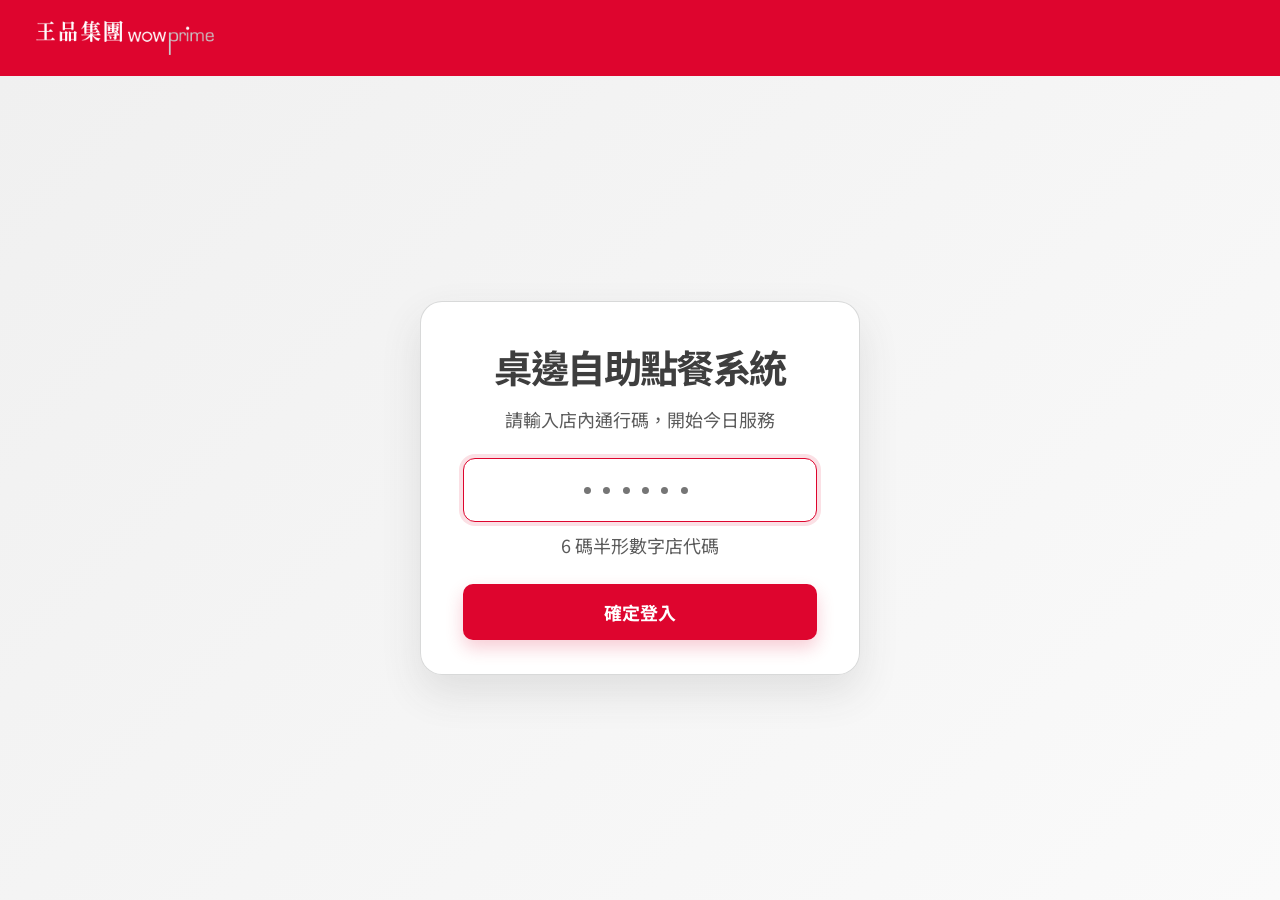
==== index.html @ bf844e14 "Add 桌邊自助點餐系統 20260908" ====
<!doctype html>
<html lang="zh-Hant">
  <head>
    <meta charset="UTF-8" />
    <meta name="viewport" content="width=device-width, initial-scale=1.0" />
    <title>桌邊自助點餐系統 | TableTap</title>
    <link rel="preconnect" href="https://fonts.googleapis.com" />
    <link rel="preconnect" href="https://fonts.gstatic.com" crossorigin />
    <link href="https://fonts.googleapis.com/css2?family=Noto+Sans+TC:wght@400;500;600;700;800&family=Roboto:wght@400;500;700&display=swap" rel="stylesheet" />
    <link rel="stylesheet" href="css/styles.css" />
  </head>
  <body>
    <main class="screen" id="app" aria-label="桌邊自助點餐系統 prototype">
      <header class="brand-bar">
        <img src="assets/logo.png" alt="王品集團" />
      </header>
      <section id="view" class="view"></section>
      <div id="toast" class="toast" role="status" aria-live="polite"></div>
    </main>
    <script src="js/app.js"></script>
  </body>
</html>
---- css/styles.css ----
:root {
  --brand: #de052e;
  --brand-dark: #b80426;
  --ink: #3e3e3e;
  --muted: #5b5b5b;
  --line: #c8c9c9;
  --surface: #ffffff;
  --canvas: #f6f6f6;
  --soft-red: #fff0f2;
  --shadow: 0 18px 40px rgba(62, 62, 62, 0.12);
}

* { box-sizing: border-box; }

body {
  margin: 0;
  min-height: 100vh;
  overflow: hidden;
  color: var(--ink);
  background: var(--canvas);
  font-size: 18px;
  font-family: "Noto Sans TC", "Roboto", sans-serif;
}

.screen {
  position: relative;
  width: 100vw;
  height: 100vh;
  overflow: hidden;
  background: var(--canvas);
}

.brand-bar {
  position: absolute;
  z-index: 4;
  top: 0;
  right: 0;
  left: 0;
  height: 76px;
  padding: 14px 30px;
  background: var(--brand);
}

.brand-bar img { width: 190px; height: 48px; object-fit: contain; object-position: left center; }

.view { width: 100%; height: calc(100% - 76px); margin-top: 76px; }

.login-view {
  display: grid;
  place-items: center;
  padding: 24px;
  background: linear-gradient(135deg, #f0f0f0, #fafafa);
}

.login-card, .verify-card, .table-card {
  position: relative;
  z-index: 1;
  background: rgba(255, 255, 255, .96);
  border: 1px solid rgba(200, 201, 201, .7);
  box-shadow: var(--shadow);
}

.login-card {
  width: min(440px, 88%);
  padding: 36px 42px 34px;
  border-radius: 22px;
  text-align: center;
}

.eyebrow {
  margin: 0 0 8px;
  color: var(--brand);
  font: 700 15px Roboto, sans-serif;
  letter-spacing: .14em;
}

h1, h2, p { margin-top: 0; }
h1 { margin-bottom: 12px; font-size: clamp(28px, 3vw, 42px); letter-spacing: -.04em; }
h2 { margin-bottom: 8px; font-size: 24px; }
.login-card > p { margin-bottom: 26px; color: var(--muted); font-size: 18px; }

.code-input {
  width: 100%;
  height: 64px;
  border: 1px solid var(--line);
  border-radius: 12px;
  outline: 0;
  color: var(--ink);
  background: #fff;
  font: 700 30px Roboto, sans-serif;
  letter-spacing: .28em;
  text-align: center;
}

.code-input:focus { border-color: var(--brand); box-shadow: 0 0 0 4px rgba(222, 5, 46, .12); }
.hint { min-height: 22px; margin: 10px 0 18px; color: var(--brand); font-size: 16px; }

button {
  border: 0;
  cursor: pointer;
  font: inherit;
  transition: transform .18s ease, box-shadow .18s ease, background .18s ease;
}
button:active { transform: scale(.98); }
button:focus-visible { outline: 3px solid rgba(222, 5, 46, .28); outline-offset: 3px; }

.primary-button {
  min-height: 56px;
  width: 100%;
  border-radius: 10px;
  color: #fff;
  background: var(--brand);
  font-weight: 700;
  box-shadow: 0 8px 18px rgba(222, 5, 46, .2);
}
.primary-button:hover { background: var(--brand-dark); box-shadow: 0 10px 24px rgba(222, 5, 46, .28); }
.secondary-button { color: var(--muted); background: transparent; font-size: 18px; }

.standby-view { display: flex; flex-direction: column; padding-top: 24px; }
.carousel {
  position: relative;
  flex: 1;
  min-height: 0;
  margin: 0 24px 18px;
  overflow: hidden;
  border-radius: 18px;
  background: #dedede;
  box-shadow: inset 0 0 0 1px rgba(0,0,0,.05);
  touch-action: pan-y;
}
.slide { position: absolute; inset: 0; opacity: 0; background-position: center; background-size: cover; transition: opacity .45s ease, transform .45s ease; transform: scale(1.02); }
.slide.active { opacity: 1; transform: scale(1); }
.dots { position: absolute; z-index: 2; bottom: 18px; left: 50%; display: flex; gap: 8px; transform: translateX(-50%); }
.dot { width: 8px; height: 8px; padding: 0; border-radius: 50%; background: rgba(255,255,255,.6); }
.dot.active { width: 24px; border-radius: 99px; background: #fff; }

.standby-footer { display: flex; align-items: center; gap: 20px; padding: 0 24px 22px; }
.table-status { flex: 1; padding-left: 10px; color: var(--muted); font-size: 18px; }
.table-status strong { display: block; color: var(--ink); font-size: 20px; }
.service-button { width: 35%; min-height: 60px; border-radius: 10px; color: #fff; background: var(--brand); font-size: 20px; font-weight: 700; box-shadow: 0 8px 18px rgba(222,5,46,.2); }
.button-icon { width: 22px; height: 22px; margin-left: 8px; vertical-align: -4px; filter: brightness(0) invert(1); }

.overlay { position: absolute; inset: 76px 0 0; z-index: 5; display: grid; place-items: center; padding: 24px; background: rgba(62, 62, 62, .28); backdrop-filter: blur(3px); }
.verify-card { width: min(460px, 90%); padding: 34px 40px 30px; border-radius: 18px; text-align: center; }
.verify-card .code-input { margin: 12px 0 0; }
.verify-actions { display: flex; gap: 12px; margin-top: 16px; }
.verify-actions .primary-button { flex: 1; }
.verify-actions .secondary-button { width: 35%; border: 1px solid var(--line); border-radius: 10px; }

.zones-view { display: flex; flex-direction: column; padding: 32px 36px 34px; }
.page-heading { display: flex; align-items: end; justify-content: space-between; margin-bottom: 22px; }
.page-heading h1 { margin: 0; font-size: 34px; }
.step-label { color: var(--muted); font-size: 16px; }
.zone-tabs { display: flex; gap: 10px; margin-bottom: 18px; overflow-x: auto; }
.zone-tab { padding: 12px 25px; border: 1px solid var(--line); border-radius: 99px; color: var(--muted); background: #fff; white-space: nowrap; }
.zone-tab.active { border-color: var(--brand); color: #fff; background: var(--brand); }
.table-card { flex: 1; min-height: 0; padding: 24px; border-radius: 18px; }
.zone-title { display: flex; align-items: center; justify-content: space-between; margin-bottom: 18px; }
.zone-title h2 { margin: 0; font-size: 20px; }
.zone-title span { color: var(--muted); font-size: 16px; }
.tables { display: grid; grid-template-columns: repeat(4, 1fr); gap: 14px; }
.table-button { min-height: 82px; border: 1px solid var(--line); border-radius: 12px; color: var(--ink); background: #fff; font-size: 20px; font-weight: 600; }
.table-button:hover, .table-button.selected { border-color: var(--brand); color: var(--brand); background: var(--soft-red); }
.zone-footer { display: flex; justify-content: flex-end; gap: 12px; margin-top: 22px; }
.zone-footer button { width: 180px; min-height: 52px; border-radius: 10px; }
.zone-footer .confirm-table { color: #fff; background: var(--brand); }
.zone-footer .cancel-table { border: 1px solid var(--line); background: #fff; }

.toast { position: absolute; z-index: 10; left: 50%; bottom: 24px; padding: 11px 18px; border-radius: 99px; color: #fff; background: var(--ink); opacity: 0; pointer-events: none; transform: translate(-50%, 12px); transition: opacity .2s ease, transform .2s ease; }
.toast.show { opacity: 1; transform: translate(-50%, 0); }

@media (max-width: 760px) {
  .brand-bar { height: 64px; padding: 10px 18px; }
  .brand-bar img { width: 154px; height: 44px; }
  .view { height: calc(100% - 64px); margin-top: 64px; }
  .login-card { padding: 26px 22px 24px; }
  .standby-footer { gap: 10px; padding-inline: 16px; }
  .service-button { width: 46%; font-size: 16px; }
  .zones-view { padding-inline: 18px; }
  .tables { grid-template-columns: repeat(3, 1fr); }
}
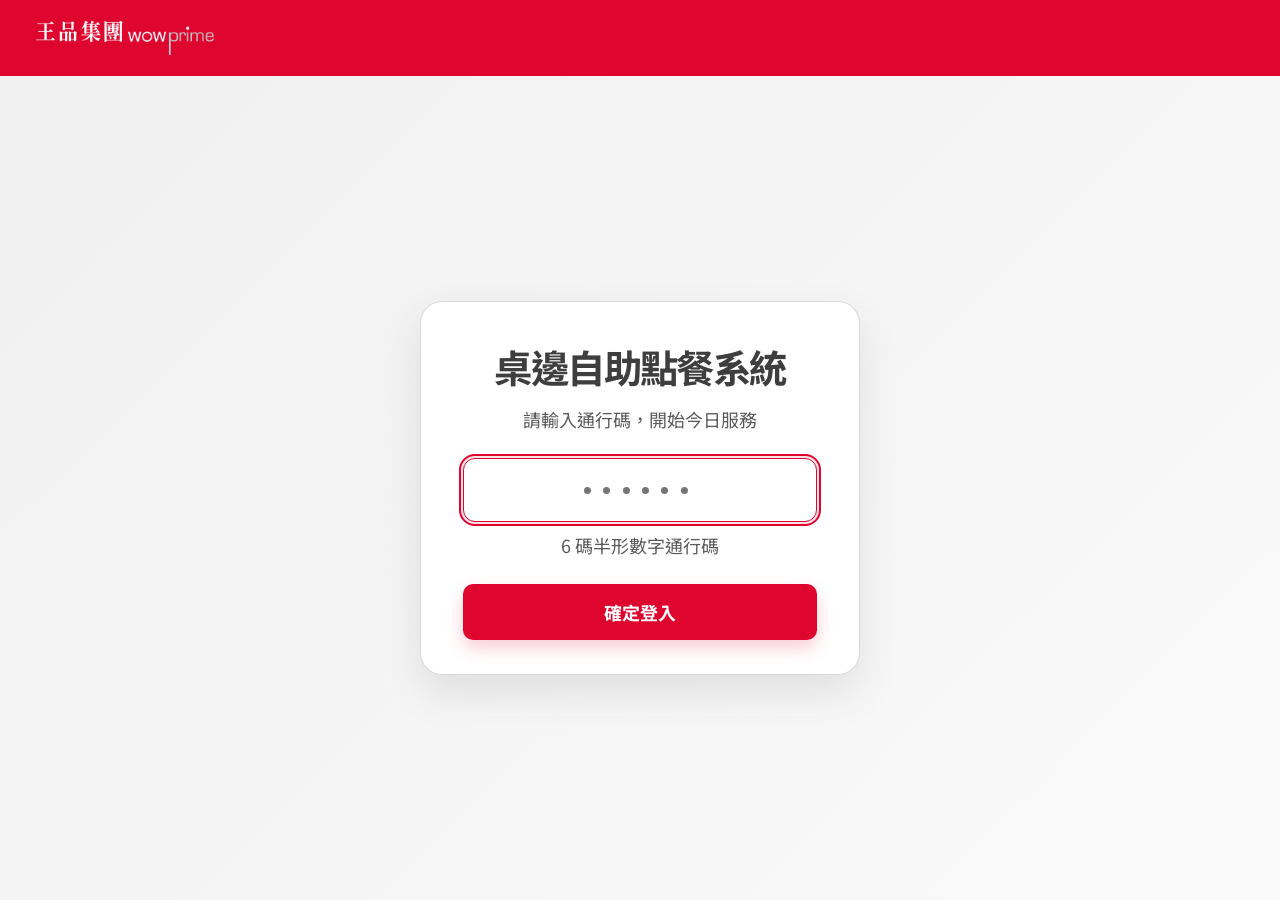
==== commit 10ab74c3: "Update 新增會員相關 20260922" ====
--- a/index.html
+++ b/index.html
@@ -9,10 +9,17 @@
     <link href="https://fonts.googleapis.com/css2?family=Noto+Sans+TC:wght@400;500;600;700;800&family=Roboto:wght@400;500;700&display=swap" rel="stylesheet" />
     <link rel="stylesheet" href="css/styles.css" />
   </head>
-  <body>
+  <body class="tablet-only">
+    <div class="tablet-required" role="status">請改用平板進行桌邊點餐</div>
     <main class="screen" id="app" aria-label="桌邊自助點餐系統 prototype">
       <header class="brand-bar">
         <img src="assets/logo.png" alt="王品集團" />
+        <h1 class="header-title" id="header-title">後台管理</h1>
+        <span class="header-version" id="header-version">版本: 123.45.67</span>
+        <button class="service-bell" id="service-bell" type="button" aria-label="服務鈴">
+          <img src="assets/icons/Icon_service-bell.svg" alt="" aria-hidden="true" />
+          <span>服務鈴</span>
+        </button>
       </header>
       <section id="view" class="view"></section>
       <div id="toast" class="toast" role="status" aria-live="polite"></div>
--- a/css/styles.css
+++ b/css/styles.css
@@ -8,13 +8,45 @@
   --canvas: #f6f6f6;
   --soft-red: #fff0f2;
   --shadow: 0 18px 40px rgba(62, 62, 62, 0.12);
+  --primary-action-size: clamp(20px, 2.35vw, 30px);
+  --bar-height: calc(76px + env(safe-area-inset-top, 0px));
 }
 
 * { box-sizing: border-box; }
+
+.tablet-required { display: none; }
+
+@media (width < 820px) {
+  body.tablet-only { background: var(--brand-dark); }
+  body.tablet-only > :not(.tablet-required) { display: none !important; }
+  body.tablet-only dialog::backdrop { display: none; }
+  body.tablet-only > .tablet-required {
+    position: fixed;
+    inset: 0;
+    display: flex;
+    align-items: center;
+    justify-content: center;
+    padding: 24px;
+    background: var(--brand-dark);
+    color: #fff;
+    font-size: 24px;
+    font-weight: 700;
+    text-align: center;
+  }
+}
+
+html {
+  width: 100%;
+  height: 100%;
+  min-height: 100svh;
+  min-height: 100dvh;
+}
 
 body {
   margin: 0;
-  min-height: 100vh;
+  width: 100%;
+  min-height: 100svh;
+  min-height: 100dvh;
   overflow: hidden;
   color: var(--ink);
   background: var(--canvas);
@@ -25,7 +57,10 @@
 .screen {
   position: relative;
   width: 100vw;
-  height: 100vh;
+  min-height: 100svh;
+  min-height: 100dvh;
+  height: 100svh;
+  height: 100dvh;
   overflow: hidden;
   background: var(--canvas);
 }
@@ -33,17 +68,27 @@
 .brand-bar {
   position: absolute;
   z-index: 4;
+  display: flex;
+  align-items: center;
+  justify-content: space-between;
   top: 0;
   right: 0;
   left: 0;
-  height: 76px;
-  padding: 14px 30px;
+  height: var(--bar-height);
+  padding: max(14px, env(safe-area-inset-top, 0px)) max(30px, env(safe-area-inset-right, 0px)) 14px max(30px, env(safe-area-inset-left, 0px));
   background: var(--brand);
 }
 
-.brand-bar img { width: 190px; height: 48px; object-fit: contain; object-position: left center; }
-
-.view { width: 100%; height: calc(100% - 76px); margin-top: 76px; }
+.brand-bar > img { width: 190px; height: 48px; object-fit: contain; object-position: left center; }
+.header-title, .header-version { display: none; }
+.management-mode .header-title { position: absolute; left: 50%; display: block; margin: 0; color: #fff; font-size: 30px; transform: translateX(-50%); }
+.management-mode .header-version { display: block; margin-left: auto; color: #fff; font-size: 18px; font-weight: 700; }
+.service-bell { display: none; align-items: center; gap: 10px; min-height: 52px; padding: 0 22px; border-radius: 10px; color: #fff; background: rgba(0, 0, 0, .3); font-size: 20px; font-weight: 700; }
+.service-bell.visible { display: flex; }
+.service-bell img { width: 28px; height: 28px; filter: brightness(0) invert(1); }
+.service-bell:hover { background: rgba(0, 0, 0, .45); }
+
+.view { width: 100%; height: calc(100% - var(--bar-height)); margin-top: var(--bar-height); overflow-y: auto; overscroll-behavior: contain; -webkit-overflow-scrolling: touch; }
 
 .login-view {
   display: grid;
@@ -95,7 +140,19 @@
 .code-input:focus { border-color: var(--brand); box-shadow: 0 0 0 4px rgba(222, 5, 46, .12); }
 .hint { min-height: 22px; margin: 10px 0 18px; color: var(--brand); font-size: 16px; }
 
+/* Keep native control/link colors consistent, including iPad browsers. */
+a, a:visited {
+  color: inherit;
+}
+
+button, input, select, textarea {
+  color: inherit;
+  -webkit-text-fill-color: currentColor;
+}
+
 button {
+  -webkit-appearance: none;
+  appearance: none;
   border: 0;
   cursor: pointer;
   font: inherit;
@@ -134,20 +191,35 @@
 .dot { width: 8px; height: 8px; padding: 0; border-radius: 50%; background: rgba(255,255,255,.6); }
 .dot.active { width: 24px; border-radius: 99px; background: #fff; }
 
-.standby-footer { display: flex; align-items: center; gap: 20px; padding: 0 24px 22px; }
+.standby-footer { display: flex; align-items: center; gap: 20px; padding: 0 24px max(22px, env(safe-area-inset-bottom, 0px)); }
 .table-status { flex: 1; padding-left: 10px; color: var(--muted); font-size: 18px; }
 .table-status strong { display: block; color: var(--ink); font-size: 20px; }
-.service-button { width: 35%; min-height: 60px; border-radius: 10px; color: #fff; background: var(--brand); font-size: 20px; font-weight: 700; box-shadow: 0 8px 18px rgba(222,5,46,.2); }
+.service-button { width: 35%; min-height: 60px; border-radius: 10px; color: #fff; background: var(--brand); font-size: var(--primary-action-size); font-weight: 700; box-shadow: 0 8px 18px rgba(222,5,46,.2); }
 .button-icon { width: 22px; height: 22px; margin-left: 8px; vertical-align: -4px; filter: brightness(0) invert(1); }
 
-.overlay { position: absolute; inset: 76px 0 0; z-index: 5; display: grid; place-items: center; padding: 24px; background: rgba(62, 62, 62, .28); backdrop-filter: blur(3px); }
+.overlay { position: absolute; inset: var(--bar-height) 0 0; z-index: 5; display: grid; place-items: center; padding: 24px max(24px, env(safe-area-inset-right, 0px)) max(24px, env(safe-area-inset-bottom, 0px)) max(24px, env(safe-area-inset-left, 0px)); background: rgba(62, 62, 62, .28); backdrop-filter: blur(3px); }
 .verify-card { width: min(460px, 90%); padding: 34px 40px 30px; border-radius: 18px; text-align: center; }
 .verify-card .code-input { margin: 12px 0 0; }
 .verify-actions { display: flex; gap: 12px; margin-top: 16px; }
 .verify-actions .primary-button { flex: 1; }
 .verify-actions .secondary-button { width: 35%; border: 1px solid var(--line); border-radius: 10px; }
-
-.zones-view { display: flex; flex-direction: column; padding: 32px 36px 34px; }
+.service-menu-overlay { position: absolute; inset: var(--bar-height) 0 0; z-index: 5; display: grid; place-items: center; padding: 24px; background: rgba(62, 62, 62, .28); }
+.service-menu-card { position: relative; width: min(560px, 90%); padding: 28px 32px 30px; border-radius: 14px; background: #fff; box-shadow: var(--shadow); }
+.service-menu-card h2 { margin: 0 0 24px; color: var(--ink); font-size: 30px; }
+.service-menu-close { position: absolute; top: 20px; right: 22px; display: grid; place-items: center; width: 30px; height: 30px; border-radius: 50%; color: transparent; background: #f2f2f2; font-size: 0; }
+.service-menu-close::before, .service-menu-close::after { position: absolute; width: 18px; height: 2px; border-radius: 2px; background: var(--muted); content: ""; }
+.service-menu-close::before { transform: rotate(45deg); }
+.service-menu-close::after { transform: rotate(-45deg); }
+.service-options { display: grid; grid-template-columns: repeat(3, 1fr); gap: 12px; }
+.service-option { min-height: 92px; border: 1px solid var(--line); border-radius: 8px; color: var(--ink); background: #fff; font-size: 23px; font-weight: 600; }
+.service-option:hover, .service-option.selected { border-color: var(--brand); color: var(--brand); background: #fff; }
+.service-option.selected { border-width: 2px; }
+.service-confirm { display: block; width: 180px; min-height: 52px; margin: 28px auto 0; border-radius: 9px; color: #fff; background: #888; font-size: 20px; font-weight: 700; }
+.service-confirm:not(:disabled) { background: var(--brand); box-shadow: 0 8px 18px rgba(222, 5, 46, .2); }
+.service-confirm:not(:disabled):hover { background: var(--brand-dark); }
+.service-confirm:disabled { cursor: default; }
+
+.zones-view { display: flex; flex-direction: column; padding: 32px 36px max(34px, env(safe-area-inset-bottom, 0px)); }
 .page-heading { display: flex; align-items: end; justify-content: space-between; margin-bottom: 22px; }
 .page-heading h1 { margin: 0; font-size: 34px; }
 .step-label { color: var(--muted); font-size: 16px; }
@@ -166,16 +238,95 @@
 .zone-footer .confirm-table { color: #fff; background: var(--brand); }
 .zone-footer .cancel-table { border: 1px solid var(--line); background: #fff; }
 
+.assigned-footer { display: grid; grid-template-columns: 1fr 1fr; gap: 10px; padding: 0 24px max(22px, env(safe-area-inset-bottom, 0px)); }
+.assigned-footer button { min-height: 78px; border-radius: 16px; font-size: var(--primary-action-size); font-weight: 700; }
+.assigned-footer .table-action { display: flex; align-items: center; justify-content: center; border: 1px solid var(--ink); color: var(--ink); background: #fff; }
+.assigned-footer .table-action strong { font-size: 36px; }
+.assigned-footer .table-action span { display: block; flex: 0 0 1px; width: 1px; height: 26px; margin: 0 14px; background: var(--ink); font-size: 0; }
+.assigned-footer .start-order { color: #fff; background: var(--brand); }
+.assigned-footer .start-order:disabled { cursor: default; color: #fff; background: #c8c9c9; box-shadow: none; }
+
+.management-view { min-height: 100%; background: #d8d8d8; }
+.table-context { display: grid; grid-template-columns: repeat(4, 1fr); min-height: 118px; background: #fff; }
+.table-context div { display: flex; flex-direction: column; align-items: center; justify-content: center; gap: 8px; }
+.table-context span { font-size: 24px; }
+.table-context strong { font-size: 28px; font-weight: 500; }
+.management-actions { display: flex; gap: 28px; padding: 80px 48px; }
+.management-action { display: flex; width: 178px; height: 178px; flex-direction: column; align-items: center; justify-content: center; gap: 16px; border-radius: 14px; color: var(--ink); background: #fff; box-shadow: 0 6px 12px rgba(0, 0, 0, .04); }
+.management-action img { width: 76px; height: 76px; }
+.management-action span { font-size: 24px; }
+.management-action:hover { background: #fff8f9; box-shadow: 0 8px 20px rgba(0, 0, 0, .1); }
+.open-table-view { display: grid; place-items: center; padding: 24px; background: rgba(62, 62, 62, .22); }
+.open-table-card { width: min(600px, 90%); max-height: 100%; overflow-y: auto; padding: 30px 42px 28px; border-radius: 14px; text-align: center; background: #fff; box-shadow: var(--shadow); }
+.open-table-card h1 { margin-bottom: 8px; font-size: 32px; }
+.open-table-card .context { margin-bottom: 22px; font-size: 22px; font-weight: 700; }
+.open-table-card .field-label { display: flex; align-items: center; justify-content: center; gap: 14px; margin: 18px 0 26px; }
+.open-table-card input[type="number"] { width: 112px; height: 52px; border: 1px solid var(--line); border-radius: 8px; font: inherit; text-align: center; }
+.open-table-card .form-actions { display: flex; justify-content: center; gap: 12px; margin-top: 24px; }
+.open-table-card .form-actions button { min-width: 130px; min-height: 52px; padding: 0 22px; border-radius: 9px; }
+.open-table-card .back-button { border: 1px solid var(--line); background: #fff; }
+.open-table-card .next-button, .open-table-card .confirm-open { color: #fff; background: var(--brand); }
+.plan-grid { display: grid; grid-template-columns: repeat(2, 1fr); gap: 12px; max-width: 360px; margin: 26px auto 10px; }
+.plan-button { min-height: 54px; border: 1px solid var(--ink); border-radius: 8px; color: var(--ink); background: #fff; font-size: 22px; font-weight: 700; }
+.plan-button.selected { border: 2px solid var(--brand); color: var(--brand); }
+.price-plan { display: inline-block; margin: 8px 0 18px; padding: 5px 14px; border: 1px solid var(--ink); border-radius: 8px; font-size: 22px; font-weight: 700; }
+.price-list { display: grid; gap: 10px; margin: 0 auto; max-width: 390px; text-align: left; }
+.price-row { display: grid; grid-template-columns: 1fr 42px 52px 42px; align-items: center; gap: 12px; font-size: 21px; }
+.quantity-button, .quantity-value { display: grid; place-items: center; width: 42px; height: 42px; }
+.quantity-button { border-radius: 50%; color: var(--ink); background: #f4f4f4; font-size: 25px; line-height: 1; }
+.quantity-button:hover { background: #ececec; }
+.quantity-value { width: 52px; border: 1px solid var(--line); border-radius: 8px; font-size: 20px; }
+
 .toast { position: absolute; z-index: 10; left: 50%; bottom: 24px; padding: 11px 18px; border-radius: 99px; color: #fff; background: var(--ink); opacity: 0; pointer-events: none; transform: translate(-50%, 12px); transition: opacity .2s ease, transform .2s ease; }
 .toast.show { opacity: 1; transform: translate(-50%, 0); }
 
 @media (max-width: 760px) {
-  .brand-bar { height: 64px; padding: 10px 18px; }
-  .brand-bar img { width: 154px; height: 44px; }
-  .view { height: calc(100% - 64px); margin-top: 64px; }
+  :root { --bar-height: calc(64px + env(safe-area-inset-top, 0px)); }
+  .brand-bar { height: var(--bar-height); padding: max(10px, env(safe-area-inset-top, 0px)) max(18px, env(safe-area-inset-right, 0px)) 10px max(18px, env(safe-area-inset-left, 0px)); }
+  .brand-bar > img { width: 154px; height: 44px; }
+  .service-bell { gap: 6px; min-height: 44px; padding: 0 12px; font-size: 16px; }
+  .service-bell img { width: 24px; height: 24px; }
+  .service-menu-card { padding: 24px 20px 24px; }
+  .service-menu-card h2 { font-size: 26px; }
+  .service-menu-close { top: 16px; right: 18px; }
+  .service-option { min-height: 72px; font-size: 18px; }
+  .service-confirm { width: 150px; }
+  .view { height: calc(100% - var(--bar-height)); margin-top: var(--bar-height); }
   .login-card { padding: 26px 22px 24px; }
   .standby-footer { gap: 10px; padding-inline: 16px; }
-  .service-button { width: 46%; font-size: 16px; }
+  .service-button { width: 46%; }
+  .assigned-footer { gap: 8px; padding-inline: 16px; }
+  .assigned-footer button { min-height: 60px; border-radius: 12px; }
+  .assigned-footer .table-action strong { font-size: 26px; }
+  .assigned-footer .table-action span { height: 21px; margin: 0 7px; }
+  .management-mode .header-title { font-size: 24px; }
+  .management-mode .header-version { font-size: 15px; }
+  .table-context { min-height: 104px; }
+  .table-context span { font-size: 18px; }
+  .table-context strong { font-size: 22px; }
+  .management-actions { gap: 12px; padding: 44px 18px; }
+  .management-action { width: 150px; height: 150px; gap: 12px; }
+  .management-action img { width: 60px; height: 60px; }
+  .management-action span { font-size: 20px; }
+  .open-table-card { padding: 24px 20px; }
+  .open-table-card h1 { font-size: 28px; }
+  .open-table-card .context { font-size: 19px; }
+  .price-row { font-size: 18px; }
   .zones-view { padding-inline: 18px; }
   .tables { grid-template-columns: repeat(3, 1fr); }
 }
+
+/* Shared brand focus treatment for all form fields. */
+input:focus, textarea:focus, select:focus, [contenteditable="true"]:focus {
+  border-color: var(--brand);
+  outline: 2px solid var(--brand);
+  outline-offset: 2px;
+}
+
+/* Shared focus appearance for popup close buttons on both tablet pages. */
+button.close-button:focus, button.close-button:focus-visible,
+button.service-menu-close:focus, button.service-menu-close:focus-visible {
+  outline: none;
+  box-shadow: none;
+  border: 0;
+}
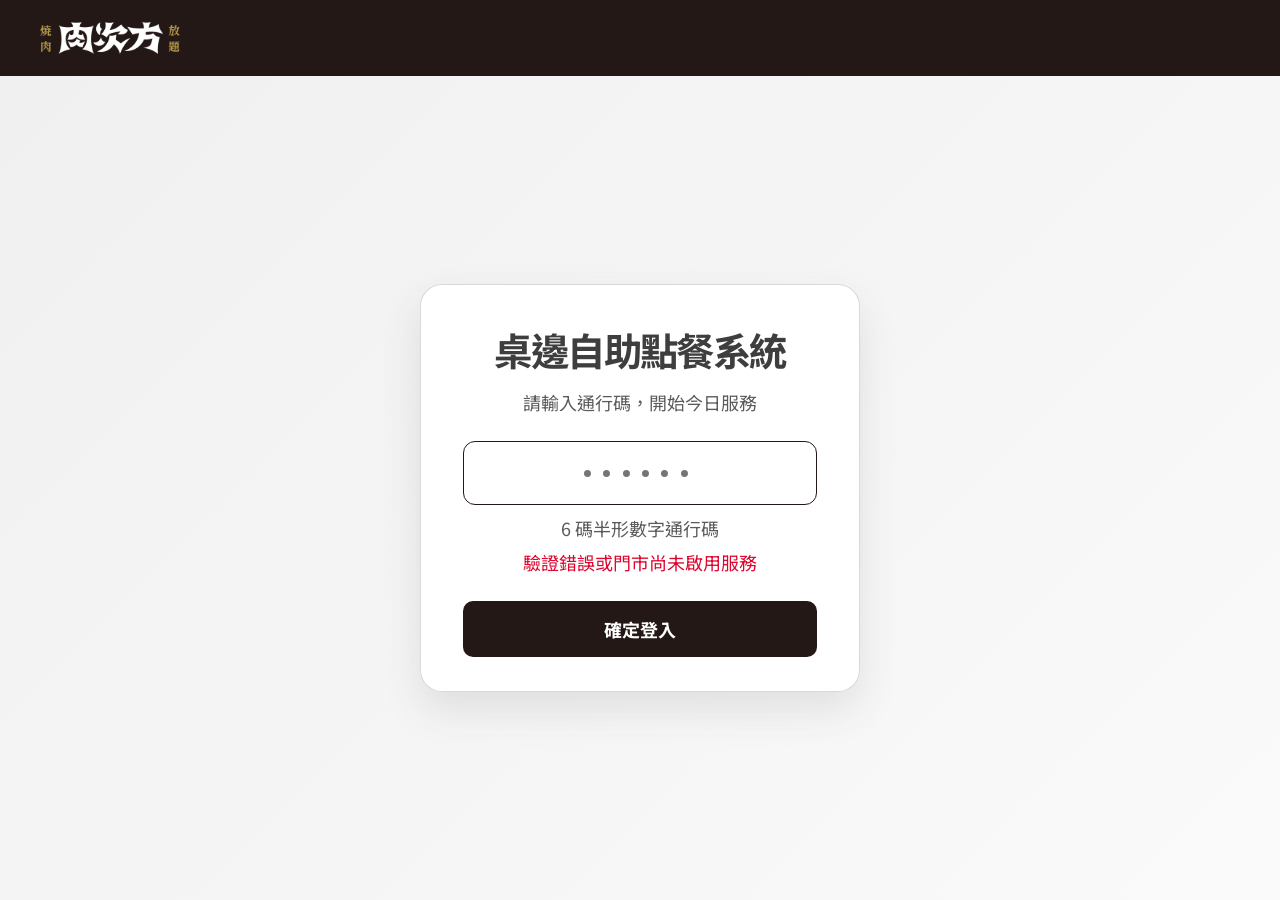
==== commit 8585b0ef: "Update 調整王品回饋需求 20261105" ====
--- a/index.html
+++ b/index.html
@@ -20,8 +20,18 @@
           <img src="assets/icons/Icon_service-bell.svg" alt="" aria-hidden="true" />
           <span>服務鈴</span>
         </button>
+        <button class="header-logout" id="header-logout" type="button" hidden>登出</button>
       </header>
       <section id="view" class="view"></section>
+      <dialog id="order-reminder" aria-labelledby="order-reminder-title" aria-describedby="order-reminder-message">
+        <form method="dialog">
+          <button class="order-reminder-close" type="submit" aria-label="關閉加點時間提醒">
+            <img src="assets/icons/Icon_close.svg" alt="" />
+          </button>
+          <h2 id="order-reminder-title">加點時間提醒</h2>
+          <p id="order-reminder-message">平板點餐時間倒數 10 分鐘<br />接下來提供人工加點服務</p>
+        </form>
+      </dialog>
       <div id="toast" class="toast" role="status" aria-live="polite"></div>
     </main>
     <script src="js/app.js"></script>
--- a/css/styles.css
+++ b/css/styles.css
@@ -1,15 +1,33 @@
+/* Temporarily hide language selection across all pages. */
+#language-button,
+#language-dialog {
+  display: none;
+}
+
 :root {
-  --brand: #de052e;
-  --brand-dark: #b80426;
+  --brand: #231815;
+  --brand-II: #bc9e4e;
+  --brand-dark: color-mix(in srgb, var(--brand) 83%, var(--black));
   --ink: #3e3e3e;
   --muted: #5b5b5b;
   --line: #c8c9c9;
   --surface: #ffffff;
   --canvas: #f6f6f6;
-  --soft-red: #fff0f2;
-  --shadow: 0 18px 40px rgba(62, 62, 62, 0.12);
+  --soft-red: color-mix(in srgb, var(--brand) 6%, var(--surface));
+  --shadow: 0 18px 40px color-mix(in srgb, var(--ink) 12%, transparent);
   --primary-action-size: clamp(20px, 2.35vw, 30px);
   --bar-height: calc(76px + env(safe-area-inset-top, 0px));
+  /* Independent semantic colors; neutral shades below derive from the base palette. */
+  --black: #000000;
+  --error: #de052e;
+  --notice: #de052e;
+  --accent: #bc9e4e;
+  --surface-warm: #faf8f6;
+  /* Checkout runtime diagnostics and design preview. */
+  --runtime-error: #de052e;
+  --runtime-canvas-light: #f0eee6;
+  --runtime-canvas-dark: #2e2c26;
+  --runtime-shimmer: #f7e1d3;
 }
 
 * { box-sizing: border-box; }
@@ -28,7 +46,7 @@
     justify-content: center;
     padding: 24px;
     background: var(--brand-dark);
-    color: #fff;
+    color: var(--surface);
     font-size: 24px;
     font-weight: 700;
     text-align: center;
@@ -81,12 +99,14 @@
 
 .brand-bar > img { width: 190px; height: 48px; object-fit: contain; object-position: left center; }
 .header-title, .header-version { display: none; }
-.management-mode .header-title { position: absolute; left: 50%; display: block; margin: 0; color: #fff; font-size: 30px; transform: translateX(-50%); }
-.management-mode .header-version { display: block; margin-left: auto; color: #fff; font-size: 18px; font-weight: 700; }
-.service-bell { display: none; align-items: center; gap: 10px; min-height: 52px; padding: 0 22px; border-radius: 10px; color: #fff; background: rgba(0, 0, 0, .3); font-size: 20px; font-weight: 700; }
-.service-bell.visible { display: flex; }
+.management-mode .header-title { position: absolute; left: 50%; display: block; margin: 0; color: var(--surface); font-size: 30px; transform: translateX(-50%); }
+.management-mode .header-version { display: block; margin-left: auto; color: var(--surface); font-size: 18px; font-weight: 700; }
+.service-bell, .header-logout { display: none; align-items: center; gap: 10px; min-height: 52px; padding: 0 22px; border-radius: 10px; color: var(--surface); background: color-mix(in srgb, var(--black) 30%, transparent); font-size: 20px; font-weight: 700; }
+.service-bell.visible, .header-logout:not([hidden]) { display: flex; }
+.service-bell { margin-left: auto; }
+.service-bell.visible + .header-logout, .management-mode .header-logout { margin-left: 12px; }
 .service-bell img { width: 28px; height: 28px; filter: brightness(0) invert(1); }
-.service-bell:hover { background: rgba(0, 0, 0, .45); }
+.service-bell:hover, .header-logout:hover { background: color-mix(in srgb, var(--black) 45%, transparent); }
 
 .view { width: 100%; height: calc(100% - var(--bar-height)); margin-top: var(--bar-height); overflow-y: auto; overscroll-behavior: contain; -webkit-overflow-scrolling: touch; }
 
@@ -94,14 +114,14 @@
   display: grid;
   place-items: center;
   padding: 24px;
-  background: linear-gradient(135deg, #f0f0f0, #fafafa);
+  background: linear-gradient(135deg, color-mix(in srgb, var(--ink) 7.77%, var(--surface)), color-mix(in srgb, var(--ink) 2.59%, var(--surface)));
 }
 
 .login-card, .verify-card, .table-card {
   position: relative;
   z-index: 1;
-  background: rgba(255, 255, 255, .96);
-  border: 1px solid rgba(200, 201, 201, .7);
+  background: color-mix(in srgb, var(--surface) 96%, transparent);
+  border: 1px solid color-mix(in srgb, var(--line) 70%, transparent);
   box-shadow: var(--shadow);
 }
 
@@ -123,6 +143,7 @@
 h1 { margin-bottom: 12px; font-size: clamp(28px, 3vw, 42px); letter-spacing: -.04em; }
 h2 { margin-bottom: 8px; font-size: 24px; }
 .login-card > p { margin-bottom: 26px; color: var(--muted); font-size: 18px; }
+.login-card > .login-error { margin-top: -18px; color: var(--error); }
 
 .code-input {
   width: 100%;
@@ -131,13 +152,13 @@
   border-radius: 12px;
   outline: 0;
   color: var(--ink);
-  background: #fff;
+  background: var(--surface);
   font: 700 30px Roboto, sans-serif;
   letter-spacing: .28em;
   text-align: center;
 }
 
-.code-input:focus { border-color: var(--brand); box-shadow: 0 0 0 4px rgba(222, 5, 46, .12); }
+.code-input:focus { border-color: var(--brand); box-shadow: 0 0 0 4px color-mix(in srgb, var(--brand) 12%, transparent); }
 .hint { min-height: 22px; margin: 10px 0 18px; color: var(--brand); font-size: 16px; }
 
 /* Keep native control/link colors consistent, including iPad browsers. */
@@ -159,18 +180,18 @@
   transition: transform .18s ease, box-shadow .18s ease, background .18s ease;
 }
 button:active { transform: scale(.98); }
-button:focus-visible { outline: 3px solid rgba(222, 5, 46, .28); outline-offset: 3px; }
+button:focus-visible { outline: 3px solid color-mix(in srgb, var(--brand) 28%, transparent); outline-offset: 3px; }
 
 .primary-button {
   min-height: 56px;
   width: 100%;
   border-radius: 10px;
-  color: #fff;
+  color: var(--surface);
   background: var(--brand);
   font-weight: 700;
-  box-shadow: 0 8px 18px rgba(222, 5, 46, .2);
-}
-.primary-button:hover { background: var(--brand-dark); box-shadow: 0 10px 24px rgba(222, 5, 46, .28); }
+  box-shadow: 0 8px 18px color-mix(in srgb, var(--brand) 20%, transparent);
+}
+.primary-button:hover { background: var(--brand-dark); box-shadow: 0 10px 24px color-mix(in srgb, var(--brand) 28%, transparent); }
 .secondary-button { color: var(--muted); background: transparent; font-size: 18px; }
 
 .standby-view { display: flex; flex-direction: column; padding-top: 24px; }
@@ -181,41 +202,50 @@
   margin: 0 24px 18px;
   overflow: hidden;
   border-radius: 18px;
-  background: #dedede;
-  box-shadow: inset 0 0 0 1px rgba(0,0,0,.05);
+  background: color-mix(in srgb, var(--ink) 17.1%, var(--surface));
+  box-shadow: inset 0 0 0 1px color-mix(in srgb, var(--black) 5%, transparent);
   touch-action: pan-y;
 }
 .slide { position: absolute; inset: 0; opacity: 0; background-position: center; background-size: cover; transition: opacity .45s ease, transform .45s ease; transform: scale(1.02); }
 .slide.active { opacity: 1; transform: scale(1); }
 .dots { position: absolute; z-index: 2; bottom: 18px; left: 50%; display: flex; gap: 8px; transform: translateX(-50%); }
-.dot { width: 8px; height: 8px; padding: 0; border-radius: 50%; background: rgba(255,255,255,.6); }
-.dot.active { width: 24px; border-radius: 99px; background: #fff; }
+.dot { width: 8px; height: 8px; padding: 0; border-radius: 50%; background: color-mix(in srgb, var(--surface) 60%, transparent); }
+.dot.active { width: 24px; border-radius: 99px; background: var(--surface); }
 
 .standby-footer { display: flex; align-items: center; gap: 20px; padding: 0 24px max(22px, env(safe-area-inset-bottom, 0px)); }
 .table-status { flex: 1; padding-left: 10px; color: var(--muted); font-size: 18px; }
 .table-status strong { display: block; color: var(--ink); font-size: 20px; }
-.service-button { width: 35%; min-height: 60px; border-radius: 10px; color: #fff; background: var(--brand); font-size: var(--primary-action-size); font-weight: 700; box-shadow: 0 8px 18px rgba(222,5,46,.2); }
+.service-button { width: 35%; min-height: 60px; border-radius: 10px; color: var(--surface); background: var(--brand); font-size: var(--primary-action-size); font-weight: 700; box-shadow: 0 8px 18px color-mix(in srgb, var(--brand) 20%, transparent); }
 .button-icon { width: 22px; height: 22px; margin-left: 8px; vertical-align: -4px; filter: brightness(0) invert(1); }
 
-.overlay { position: absolute; inset: var(--bar-height) 0 0; z-index: 5; display: grid; place-items: center; padding: 24px max(24px, env(safe-area-inset-right, 0px)) max(24px, env(safe-area-inset-bottom, 0px)) max(24px, env(safe-area-inset-left, 0px)); background: rgba(62, 62, 62, .28); backdrop-filter: blur(3px); }
+.overlay { position: absolute; inset: var(--bar-height) 0 0; z-index: 5; display: grid; place-items: center; padding: 24px max(24px, env(safe-area-inset-right, 0px)) max(24px, env(safe-area-inset-bottom, 0px)) max(24px, env(safe-area-inset-left, 0px)); background: color-mix(in srgb, var(--ink) 28.000000000000004%, transparent); backdrop-filter: blur(3px); }
 .verify-card { width: min(460px, 90%); padding: 34px 40px 30px; border-radius: 18px; text-align: center; }
+.table-actions-dialog { position: fixed; inset: 0; margin: auto; }
+.table-actions-dialog::backdrop { background: color-mix(in srgb, var(--ink) 28%, transparent); backdrop-filter: blur(3px); }
+.table-actions-dialog .primary-button:disabled { cursor: default; background: var(--line); box-shadow: none; }
+#order-reminder { width: min(560px, calc(100% - 40px)); padding: 32px; border: 0; border-radius: 20px; background: var(--surface); color: var(--ink); font: inherit; box-shadow: var(--shadow); }
+#order-reminder::backdrop { background: color-mix(in srgb, var(--black) 42%, transparent); }
+#order-reminder-title { padding-right: 40px; margin-bottom: 24px; font-size: 30px; }
+#order-reminder-message { margin: 0 0 24px; font-size: 20px; line-height: 1.7; }
+.order-reminder-close { position: absolute; top: 14px; right: 16px; display: grid; place-items: center; width: 44px; height: 44px; padding: 10px; border-radius: 50%; background: color-mix(in srgb, var(--ink) 8.81%, var(--surface)); }
+.order-reminder-close img { display: block; width: 100%; height: 100%; }
 .verify-card .code-input { margin: 12px 0 0; }
 .verify-actions { display: flex; gap: 12px; margin-top: 16px; }
 .verify-actions .primary-button { flex: 1; }
 .verify-actions .secondary-button { width: 35%; border: 1px solid var(--line); border-radius: 10px; }
-.service-menu-overlay { position: absolute; inset: var(--bar-height) 0 0; z-index: 5; display: grid; place-items: center; padding: 24px; background: rgba(62, 62, 62, .28); }
-.service-menu-card { position: relative; width: min(560px, 90%); padding: 28px 32px 30px; border-radius: 14px; background: #fff; box-shadow: var(--shadow); }
+.service-menu-overlay { position: absolute; inset: var(--bar-height) 0 0; z-index: 5; display: grid; place-items: center; padding: 24px; background: color-mix(in srgb, var(--ink) 28.000000000000004%, transparent); }
+.service-menu-card { position: relative; width: min(560px, 90%); padding: 28px 32px 30px; border-radius: 14px; background: var(--surface); box-shadow: var(--shadow); }
 .service-menu-card h2 { margin: 0 0 24px; color: var(--ink); font-size: 30px; }
-.service-menu-close { position: absolute; top: 20px; right: 22px; display: grid; place-items: center; width: 30px; height: 30px; border-radius: 50%; color: transparent; background: #f2f2f2; font-size: 0; }
+.service-menu-close { position: absolute; top: 20px; right: 22px; display: grid; place-items: center; width: 30px; height: 30px; border-radius: 50%; color: transparent; background: color-mix(in srgb, var(--ink) 6.74%, var(--surface)); font-size: 0; }
 .service-menu-close::before, .service-menu-close::after { position: absolute; width: 18px; height: 2px; border-radius: 2px; background: var(--muted); content: ""; }
 .service-menu-close::before { transform: rotate(45deg); }
 .service-menu-close::after { transform: rotate(-45deg); }
 .service-options { display: grid; grid-template-columns: repeat(3, 1fr); gap: 12px; }
-.service-option { min-height: 92px; border: 1px solid var(--line); border-radius: 8px; color: var(--ink); background: #fff; font-size: 23px; font-weight: 600; }
-.service-option:hover, .service-option.selected { border-color: var(--brand); color: var(--brand); background: #fff; }
+.service-option { min-height: 92px; border: 1px solid var(--line); border-radius: 8px; color: var(--ink); background: var(--surface); font-size: 23px; font-weight: 600; }
+.service-option:hover, .service-option.selected { border-color: var(--brand); color: var(--brand); background: var(--surface); }
 .service-option.selected { border-width: 2px; }
-.service-confirm { display: block; width: 180px; min-height: 52px; margin: 28px auto 0; border-radius: 9px; color: #fff; background: #888; font-size: 20px; font-weight: 700; }
-.service-confirm:not(:disabled) { background: var(--brand); box-shadow: 0 8px 18px rgba(222, 5, 46, .2); }
+.service-confirm { display: block; width: 180px; min-height: 52px; margin: 28px auto 0; border-radius: 9px; color: var(--surface); background: color-mix(in srgb, var(--ink) 61.66%, var(--surface)); font-size: 20px; font-weight: 700; }
+.service-confirm:not(:disabled) { background: var(--brand); box-shadow: 0 8px 18px color-mix(in srgb, var(--brand) 20%, transparent); }
 .service-confirm:not(:disabled):hover { background: var(--brand-dark); }
 .service-confirm:disabled { cursor: default; }
 
@@ -224,67 +254,67 @@
 .page-heading h1 { margin: 0; font-size: 34px; }
 .step-label { color: var(--muted); font-size: 16px; }
 .zone-tabs { display: flex; gap: 10px; margin-bottom: 18px; overflow-x: auto; }
-.zone-tab { padding: 12px 25px; border: 1px solid var(--line); border-radius: 99px; color: var(--muted); background: #fff; white-space: nowrap; }
-.zone-tab.active { border-color: var(--brand); color: #fff; background: var(--brand); }
+.zone-tab { padding: 12px 25px; border: 1px solid var(--line); border-radius: 99px; color: var(--muted); background: var(--surface); white-space: nowrap; }
+.zone-tab.active { border-color: var(--brand); color: var(--surface); background: var(--brand); }
 .table-card { flex: 1; min-height: 0; padding: 24px; border-radius: 18px; }
 .zone-title { display: flex; align-items: center; justify-content: space-between; margin-bottom: 18px; }
 .zone-title h2 { margin: 0; font-size: 20px; }
 .zone-title span { color: var(--muted); font-size: 16px; }
 .tables { display: grid; grid-template-columns: repeat(4, 1fr); gap: 14px; }
-.table-button { min-height: 82px; border: 1px solid var(--line); border-radius: 12px; color: var(--ink); background: #fff; font-size: 20px; font-weight: 600; }
+.table-button { min-height: 82px; border: 1px solid var(--line); border-radius: 12px; color: var(--ink); background: var(--surface); font-size: 20px; font-weight: 600; }
 .table-button:hover, .table-button.selected { border-color: var(--brand); color: var(--brand); background: var(--soft-red); }
 .zone-footer { display: flex; justify-content: flex-end; gap: 12px; margin-top: 22px; }
 .zone-footer button { width: 180px; min-height: 52px; border-radius: 10px; }
-.zone-footer .confirm-table { color: #fff; background: var(--brand); }
-.zone-footer .cancel-table { border: 1px solid var(--line); background: #fff; }
+.zone-footer .confirm-table { color: var(--surface); background: var(--brand); }
+.zone-footer .cancel-table { border: 1px solid var(--line); background: var(--surface); }
 
 .assigned-footer { display: grid; grid-template-columns: 1fr 1fr; gap: 10px; padding: 0 24px max(22px, env(safe-area-inset-bottom, 0px)); }
 .assigned-footer button { min-height: 78px; border-radius: 16px; font-size: var(--primary-action-size); font-weight: 700; }
-.assigned-footer .table-action { display: flex; align-items: center; justify-content: center; border: 1px solid var(--ink); color: var(--ink); background: #fff; }
+.assigned-footer .table-action { display: flex; align-items: center; justify-content: center; border: 1px solid var(--ink); color: var(--ink); background: var(--surface); }
 .assigned-footer .table-action strong { font-size: 36px; }
 .assigned-footer .table-action span { display: block; flex: 0 0 1px; width: 1px; height: 26px; margin: 0 14px; background: var(--ink); font-size: 0; }
-.assigned-footer .start-order { color: #fff; background: var(--brand); }
-.assigned-footer .start-order:disabled { cursor: default; color: #fff; background: #c8c9c9; box-shadow: none; }
-
-.management-view { min-height: 100%; background: #d8d8d8; }
-.table-context { display: grid; grid-template-columns: repeat(4, 1fr); min-height: 118px; background: #fff; }
+.assigned-footer .start-order { color: var(--surface); background: var(--brand); }
+.assigned-footer .start-order:disabled { cursor: default; color: var(--surface); background: var(--line); box-shadow: none; }
+
+.management-view { min-height: 100%; background: color-mix(in srgb, var(--ink) 20.21%, var(--surface)); }
+.table-context { display: grid; grid-template-columns: repeat(4, 1fr); min-height: 118px; background: var(--surface); }
 .table-context div { display: flex; flex-direction: column; align-items: center; justify-content: center; gap: 8px; }
 .table-context span { font-size: 24px; }
 .table-context strong { font-size: 28px; font-weight: 500; }
 .management-actions { display: flex; gap: 28px; padding: 80px 48px; }
-.management-action { display: flex; width: 178px; height: 178px; flex-direction: column; align-items: center; justify-content: center; gap: 16px; border-radius: 14px; color: var(--ink); background: #fff; box-shadow: 0 6px 12px rgba(0, 0, 0, .04); }
+.management-action { display: flex; width: 178px; height: 178px; flex-direction: column; align-items: center; justify-content: center; gap: 16px; border-radius: 14px; color: var(--ink); background: var(--surface); box-shadow: 0 6px 12px color-mix(in srgb, var(--black) 4%, transparent); }
 .management-action img { width: 76px; height: 76px; }
 .management-action span { font-size: 24px; }
-.management-action:hover { background: #fff8f9; box-shadow: 0 8px 20px rgba(0, 0, 0, .1); }
-.open-table-view { display: grid; place-items: center; padding: 24px; background: rgba(62, 62, 62, .22); }
-.open-table-card { width: min(600px, 90%); max-height: 100%; overflow-y: auto; padding: 30px 42px 28px; border-radius: 14px; text-align: center; background: #fff; box-shadow: var(--shadow); }
+.management-action:hover { background: color-mix(in srgb, var(--brand) 3%, var(--surface)); box-shadow: 0 8px 20px color-mix(in srgb, var(--black) 10%, transparent); }
+.open-table-view { display: grid; place-items: center; padding: 24px; background: color-mix(in srgb, var(--ink) 22%, transparent); }
+.open-table-card { width: min(600px, 90%); max-height: 100%; overflow-y: auto; padding: 30px 42px 28px; border-radius: 14px; text-align: center; background: var(--surface); box-shadow: var(--shadow); }
 .open-table-card h1 { margin-bottom: 8px; font-size: 32px; }
 .open-table-card .context { margin-bottom: 22px; font-size: 22px; font-weight: 700; }
 .open-table-card .field-label { display: flex; align-items: center; justify-content: center; gap: 14px; margin: 18px 0 26px; }
 .open-table-card input[type="number"] { width: 112px; height: 52px; border: 1px solid var(--line); border-radius: 8px; font: inherit; text-align: center; }
 .open-table-card .form-actions { display: flex; justify-content: center; gap: 12px; margin-top: 24px; }
 .open-table-card .form-actions button { min-width: 130px; min-height: 52px; padding: 0 22px; border-radius: 9px; }
-.open-table-card .back-button { border: 1px solid var(--line); background: #fff; }
-.open-table-card .next-button, .open-table-card .confirm-open { color: #fff; background: var(--brand); }
+.open-table-card .back-button { border: 1px solid var(--line); background: var(--surface); }
+.open-table-card .next-button, .open-table-card .confirm-open { color: var(--surface); background: var(--brand); }
 .plan-grid { display: grid; grid-template-columns: repeat(2, 1fr); gap: 12px; max-width: 360px; margin: 26px auto 10px; }
-.plan-button { min-height: 54px; border: 1px solid var(--ink); border-radius: 8px; color: var(--ink); background: #fff; font-size: 22px; font-weight: 700; }
+.plan-button { min-height: 54px; border: 1px solid var(--ink); border-radius: 8px; color: var(--ink); background: var(--surface); font-size: 22px; font-weight: 700; }
 .plan-button.selected { border: 2px solid var(--brand); color: var(--brand); }
 .price-plan { display: inline-block; margin: 8px 0 18px; padding: 5px 14px; border: 1px solid var(--ink); border-radius: 8px; font-size: 22px; font-weight: 700; }
 .price-list { display: grid; gap: 10px; margin: 0 auto; max-width: 390px; text-align: left; }
 .price-row { display: grid; grid-template-columns: 1fr 42px 52px 42px; align-items: center; gap: 12px; font-size: 21px; }
 .quantity-button, .quantity-value { display: grid; place-items: center; width: 42px; height: 42px; }
-.quantity-button { border-radius: 50%; color: var(--ink); background: #f4f4f4; font-size: 25px; line-height: 1; }
-.quantity-button:hover { background: #ececec; }
+.quantity-button { border-radius: 50%; color: var(--ink); background: color-mix(in srgb, var(--ink) 5.7%, var(--surface)); font-size: 25px; line-height: 1; }
+.quantity-button:hover { background: color-mix(in srgb, var(--ink) 9.84%, var(--surface)); }
 .quantity-value { width: 52px; border: 1px solid var(--line); border-radius: 8px; font-size: 20px; }
 
-.toast { position: absolute; z-index: 10; left: 50%; bottom: 24px; padding: 11px 18px; border-radius: 99px; color: #fff; background: var(--ink); opacity: 0; pointer-events: none; transform: translate(-50%, 12px); transition: opacity .2s ease, transform .2s ease; }
+.toast { position: absolute; z-index: 10; left: 50%; bottom: 24px; padding: 11px 18px; border-radius: 99px; color: var(--surface); background: var(--ink); opacity: 0; pointer-events: none; transform: translate(-50%, 12px); transition: opacity .2s ease, transform .2s ease; }
 .toast.show { opacity: 1; transform: translate(-50%, 0); }
 
 @media (max-width: 760px) {
   :root { --bar-height: calc(64px + env(safe-area-inset-top, 0px)); }
   .brand-bar { height: var(--bar-height); padding: max(10px, env(safe-area-inset-top, 0px)) max(18px, env(safe-area-inset-right, 0px)) 10px max(18px, env(safe-area-inset-left, 0px)); }
   .brand-bar > img { width: 154px; height: 44px; }
-  .service-bell { gap: 6px; min-height: 44px; padding: 0 12px; font-size: 16px; }
+  .service-bell, .header-logout { gap: 6px; min-height: 44px; padding: 0 12px; font-size: 16px; }
   .service-bell img { width: 24px; height: 24px; }
   .service-menu-card { padding: 24px 20px 24px; }
   .service-menu-card h2 { font-size: 26px; }
@@ -316,17 +346,52 @@
   .tables { grid-template-columns: repeat(3, 1fr); }
 }
 
+/* Keep every button and its visual contents free of shadows in all states. */
+button,
+button *,
+[role="button"],
+[role="button"] *,
+input[type="button"],
+input[type="submit"],
+input[type="reset"] {
+  box-shadow: none !important;
+  text-shadow: none !important;
+}
+
 /* Shared brand focus treatment for all form fields. */
 input:focus, textarea:focus, select:focus, [contenteditable="true"]:focus {
-  border-color: var(--brand);
-  outline: 2px solid var(--brand);
-  outline-offset: 2px;
+  border-color: var(--brand) !important;
+  outline: none !important;
+  box-shadow: none !important;
+}
+
+/* Match the service popup interaction states, including inline checkout controls. */
+button:focus-visible {
+  outline: none !important;
+  border-color: var(--brand) !important;
+  box-shadow: none !important;
+}
+button:not(:disabled):active {
+  transform: scale(.98);
+}
+button:disabled:active {
+  transform: none;
+}
+.service-option.selected,
+.table-button.selected,
+.plan-button.selected,
+.flavor-option[aria-pressed="true"],
+.combo-preferences button[aria-pressed="true"],
+.combo-preferences button[aria-expanded="true"] {
+  border: 2px solid var(--brand) !important;
+  color: var(--brand) !important;
+  background: var(--surface) !important;
 }
 
 /* Shared focus appearance for popup close buttons on both tablet pages. */
 button.close-button:focus, button.close-button:focus-visible,
 button.service-menu-close:focus, button.service-menu-close:focus-visible {
-  outline: none;
-  box-shadow: none;
-  border: 0;
-}
+  outline: none !important;
+  box-shadow: none !important;
+  border: 0 !important;
+}
